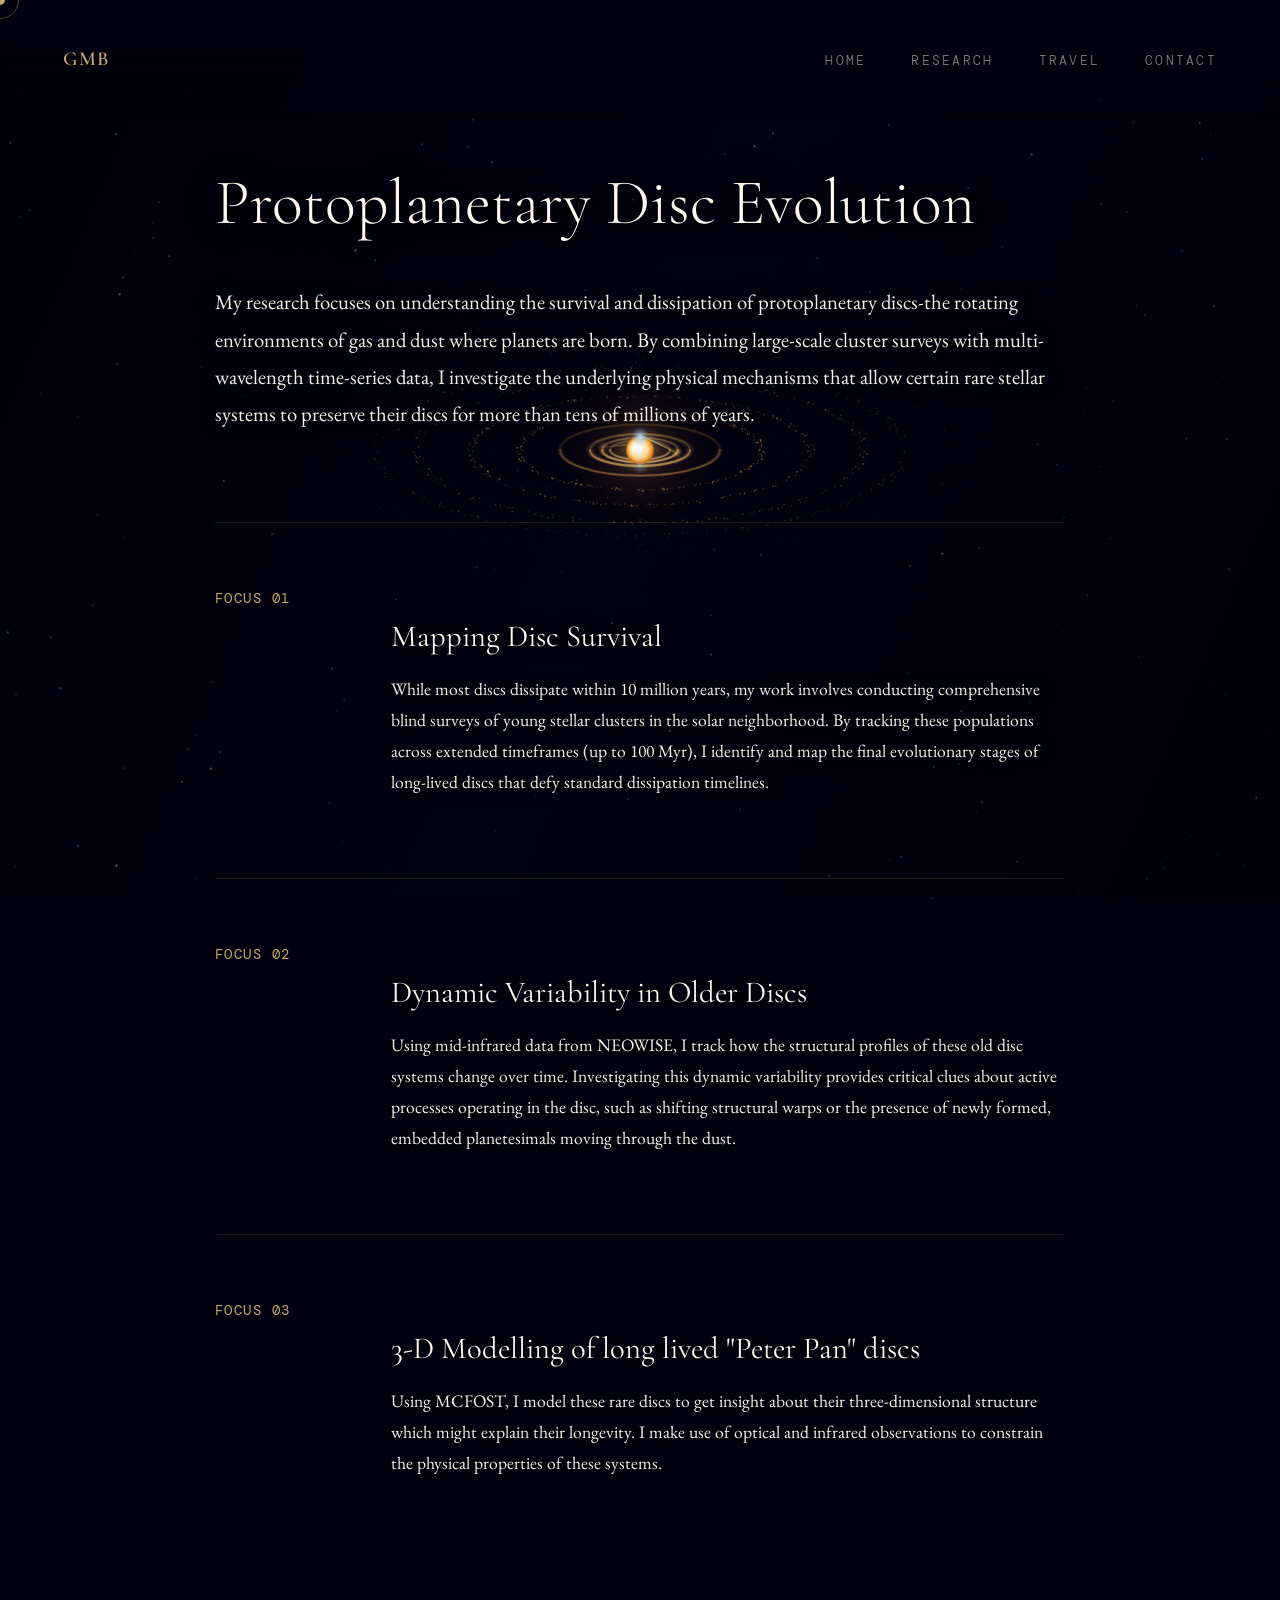
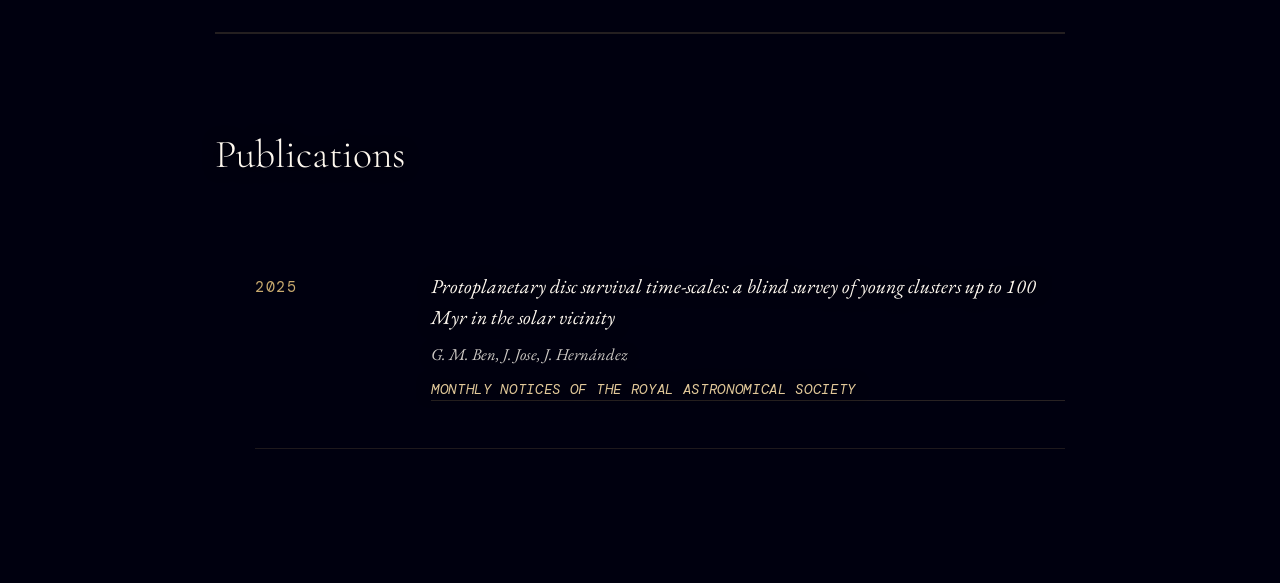
==== research.html @ 80dc7cd7 "organised files; completed home and  research section" ====
<!DOCTYPE html>
<html lang="en">
<head>
<meta charset="UTF-8">
<meta name="viewport" content="width=device-width, initial-scale=1.0">
<title>Research Portfolio · Gregory Mathews Ben</title>
<link rel="preconnect" href="https://fonts.googleapis.com">
<link href="https://fonts.googleapis.com/css2?family=EB+Garamond:ital,wght@0,400;0,500;1,400&family=Cormorant+Garamond:wght@300;400;600&family=DM+Mono:wght@300;400&display=swap" rel="stylesheet">

<link rel="stylesheet" href="css/style.css">

<style>
  /* Base structural reset for full-page simulation */
  body { padding: 0; position: relative; }
  
  /* FIXED: The canvas now covers the entire page background seamlessly */
  #research-background {
    position: fixed;
    top: 0;
    left: 0;
    width: 100%;
    height: 100vh;
    z-index: 1; /* Sits behind everything */
    pointer-events: none;
  }
  #disc-canvas {
    width: 100%;
    height: 100%;
    display: block;
  }
  
  /* Foreground content container pushing text below the nav area */
  .wrapper { 
    max-width: 850px; 
    margin: 0 auto; 
    padding: 6.5rem 2rem 6rem 2rem; /* FIXED: Shifted padding up tightly under the navigation header */
    position: relative; 
    z-index: 2; /* Sits on top of the simulation safely */
  }

  /* Spacious, elegant typography styling */
  h1 {
    font-family: var(--font-display);
    font-weight: 300;
    font-size: clamp(2.5rem, 5vw, 3.8rem);
    margin-bottom: 2.5rem;
    color: #fff9f0; /* Ultra-bright gold-tinted white for perfect readability */
    text-shadow: 0 0 30px rgba(0,0,0,1), 0 4px 12px rgba(0,0,0,1);
    line-height: 1.1;
  }
  
  .sec-intro { 
    color: #f5f0e8; /* Crisp warm white for high contrast */
    font-size: 1.15rem; 
    margin-bottom: 5rem; 
    text-shadow: 0 0 20px rgba(0,0,0,1), 0 2px 8px rgba(0,0,0,1);
    line-height: 1.8;
  }
  
  /* Clean editorial text rows */
  .editorial-list { display: flex; flex-direction: column; }
  .editorial-row { 
    display: grid; 
    grid-template-columns: 140px 1fr; 
    gap: 2rem; 
    padding: 3.5rem 0; 
    border-top: 1px solid var(--border); 
  }
  .row-meta { 
    font-family: var(--font-mono); 
    font-size: 0.8rem; 
    color: var(--gold); 
    letter-spacing: 0.1em; 
  }
  .row-content h3 { 
    font-family: var(--font-display); 
    font-size: 1.7rem; 
    font-weight: 400; 
    margin-bottom: 0.8rem; 
    line-height: 1.3; 
    color: #fff9f0; /* Crisp white titles */
    text-shadow: 0 0 15px rgba(0,0,0,1);
  }
  .row-content p { 
    font-size: 0.98rem; 
    color: var(--white); /* Brighter base text body color */
    text-shadow: 0 0 15px rgba(0,0,0,1), 0 1px 4px rgba(0,0,0,1); 
  }
 /* ── DISTINCT STANDOUT PUBLICATIONS LAYOUT BLOCK ── */
  .publications-section {
    margin-top: 4rem;
    padding-top: 3rem;
    border-top: 2px solid var(--gold-dim); /* Prominent layout break marker */
  }
  .section-subtitle {
    font-family: var(--font-display);
    font-size: 2.2rem;
    font-weight: 300;
    color: #fff9f0;
    margin-bottom: 2rem;
    text-shadow: 0 0 15px rgba(0,0,0,1);
  }
  .pub-list { list-style: none; }
  .pub-item {
    padding: 2.5rem 0;
    border-bottom: 1px solid var(--border);
    display: grid;
    grid-template-columns: 140px 1fr;
    gap: 2rem;
    align-items: start;
  }
  .pub-item:last-child { border-bottom: none; }
  .pub-year {
    font-family: var(--font-mono);
    font-size: 0.85rem;
    font-weight: 400;
    color: var(--gold);
    letter-spacing: 0.1em;
    padding-top: 0.2rem;
  }
  .pub-title {
    font-family: var(--font-body);
    font-size: 1.1rem;
    color: #fff9f0;
    font-style: italic;
    line-height: 1.6;
    text-shadow: 0 0 15px rgba(0,0,0,1);
  }
  .pub-authors {
    font-size: 0.92rem;
    color: var(--white);
    margin-top: 0.4rem;
    opacity: 0.85;
  }
  .pub-journal { 
    font-family: var(--font-mono); 
    font-size: 0.75rem; 
    color: var(--gold-light); 
    text-transform: uppercase; 
    margin-top: 0.6rem; 
    letter-spacing: 0.05em;
  }
  
  @media(max-width:768px) { 
    .wrapper { padding-top: 5.5rem; }
    .editorial-row, .pub-item { grid-template-columns: 1fr; gap: 0.6rem; padding: 2rem 0; } 
    .row-meta, .pub-year { margin-bottom: 0.1rem; }
    .publications-section { margin-top: 2rem; padding-top: 1.5rem; }
  }
</style>
</head>

<body>

<div id="cursor"></div>
<div id="cursor-ring"></div>

<nav>
  <a class="nav-logo" href="index.html">GMB</a>
  <ul class="nav-links">
    <li><a href="index.html">Home</a></li>
    <li><a href="research.html">Research</a></li>
    <li><a href="travel.html">Travel</a></li>
    <li><a href="index.html#contact">Contact</a></li>
  </ul>
</nav>

<div id="research-background">
  <canvas id="disc-canvas"></canvas>
</div>

<div class="wrapper">
  <h1>Protoplanetary Disc Evolution</h1>
  <p class="sec-intro">
    My research focuses on understanding the survival and dissipation of protoplanetary discs-the rotating environments of gas and dust where planets are born. By combining large-scale cluster surveys with multi-wavelength time-series data, I investigate the underlying physical mechanisms that allow certain rare stellar systems to preserve their discs for more than tens of millions of years.
  </p>
  
  <div class="editorial-list">
    <div class="editorial-row">
      <div class="row-meta">FOCUS 01</div>
      <div class="row-content">
        <h3>Mapping Disc Survival</h3>
        <p>While most discs dissipate within 10 million years, my work involves conducting comprehensive blind surveys of young stellar clusters in the solar neighborhood. By tracking these populations across extended timeframes (up to 100 Myr), I identify and map the final evolutionary stages of long-lived discs that defy standard dissipation timelines.</p>
      </div>
    </div>

    <div class="editorial-row">
      <div class="row-meta">FOCUS 02</div>
      <div class="row-content">
        <h3>Dynamic Variability in Older Discs</h3>
        <p>Using mid-infrared data from NEOWISE, I track how the structural profiles of these old disc systems change over time. Investigating this dynamic variability provides critical clues about active processes operating in the disc, such as shifting structural warps or the presence of newly formed, embedded planetesimals moving through the dust.</p>
      </div>
    </div>

    <div class="editorial-row">
      <div class="row-meta">FOCUS 03</div>
      <div class="row-content">
        <h3>3-D Modelling of long lived "Peter Pan" discs</h3>
        <p>Using MCFOST, I model these rare discs to get insight about their three-dimensional structure which might explain their longevity. I make use of optical and infrared observations to constrain the physical properties of these systems.</p>
      </div>
    </div>

 <div class="publications-section">
    <h2 class="section-subtitle">Publications</h2>
    <ul class="pub-list">
      
      <li class="pub-item">
        <div class="pub-year">2025</div>
        <div class="pub-content">
          <div class="pub-title">
             <a href="https://doi.org/10.1093/mnras/staf1089" target="_blank" class="pub-link">
                Protoplanetary disc survival time-scales: a blind survey of young clusters up to 100 Myr in the solar vicinity
          <div class="pub-authors">G. M. Ben, J. Jose, J. Hernández</div>
          <div class="pub-journal">Monthly Notices of the Royal Astronomical Society</div>
        </div>
      </li>

    </ul>
  </div>

</div>
  



<script src="js/disc-simulation.js"></script>
<script src="js/cursor.js"></script>
<script type="module" src="js/publications.js"></script>
</body>
</html>
---- css/style.css ----
/* css/style.css */
:root {
  --gold: #c8a96e;
  --gold-light: #e2c99a;
  --gold-dim: rgba(200,169,110,0.18);
  --white: #f5f0e8;
  --muted: rgba(220,210,195,0.65);
  --bg-space: #00000f;
  --border: rgba(200,169,110,0.15);
  --font-display: 'Cormorant Garamond', Georgia, serif;
  --font-body: 'EB Garamond', Georgia, serif;
  --font-mono: 'DM Mono', monospace;
}

/* Base Body Configuration - Restores Background & Text Globally */
html, body {
  background: var(--bg-space);
  color: var(--white);
  font-family: var(--font-body);
  font-size: 18px;
  line-height: 1.75;
  cursor: none; /* Hides default mouse to utilize custom cursor */
}

/* Custom Interactive Cursor Elements */
#cursor {
  position: fixed; top: 0; left: 0; width: 10px; height: 10px;
  background: var(--gold); border-radius: 50%; pointer-events: none;
  z-index: 9999; transform: translate(-50%,-50%);
  transition: width 0.15s, height 0.15s, background 0.15s;
}
#cursor-ring {
  position: fixed; top: 0; left: 0; width: 36px; height: 36px;
  border: 1px solid rgba(200,169,110,0.4); border-radius: 50%;
  pointer-events: none; z-index: 9998; transform: translate(-50%,-50%);
  transition: transform 0.12s ease, width 0.2s, height 0.2s;
}

/* Header Navigation Layout */
nav {
  position: fixed; top: 0; left: 0; right: 0; z-index: 100;
  display: flex; justify-content: space-between; align-items: center;
  padding: 1.4rem 3.5rem;
  background: linear-gradient(to bottom, rgba(0,0,15,0.85) 0%, transparent 100%);
  backdrop-filter: blur(2px);
}
.nav-logo {
  font-family: var(--font-display); font-size: 1.1rem;
  color: var(--gold); letter-spacing: 0.08em; font-weight: 600; text-decoration: none;
}
.nav-links { display: flex; gap: 2.5rem; list-style: none; }
.nav-links a {
  font-family: var(--font-mono); font-size: 0.7rem; font-weight: 300;
  letter-spacing: 0.18em; text-transform: uppercase;
  color: rgba(220,210,195,0.6); text-decoration: none; transition: color 0.2s;
}
.nav-links a:hover { color: var(--gold); }
.pub-title a.pub-link {
  color: #fff9f0;
  text-decoration: none;
  border-bottom: 1px solid rgba(200, 169, 110, 0.2);
  transition: color 0.2s ease, border-color 0.2s ease;
  display: inline-block;
}

.pub-title a.pub-link:hover {
  color: var(--gold);
  border-color: var(--gold);
}
@media (max-width: 860px) {
  nav { padding: 1rem 1.5rem; }
  .nav-links { gap: 1.2rem; }
  body { cursor: auto; }
  #cursor, #cursor-ring { display: none; }
}
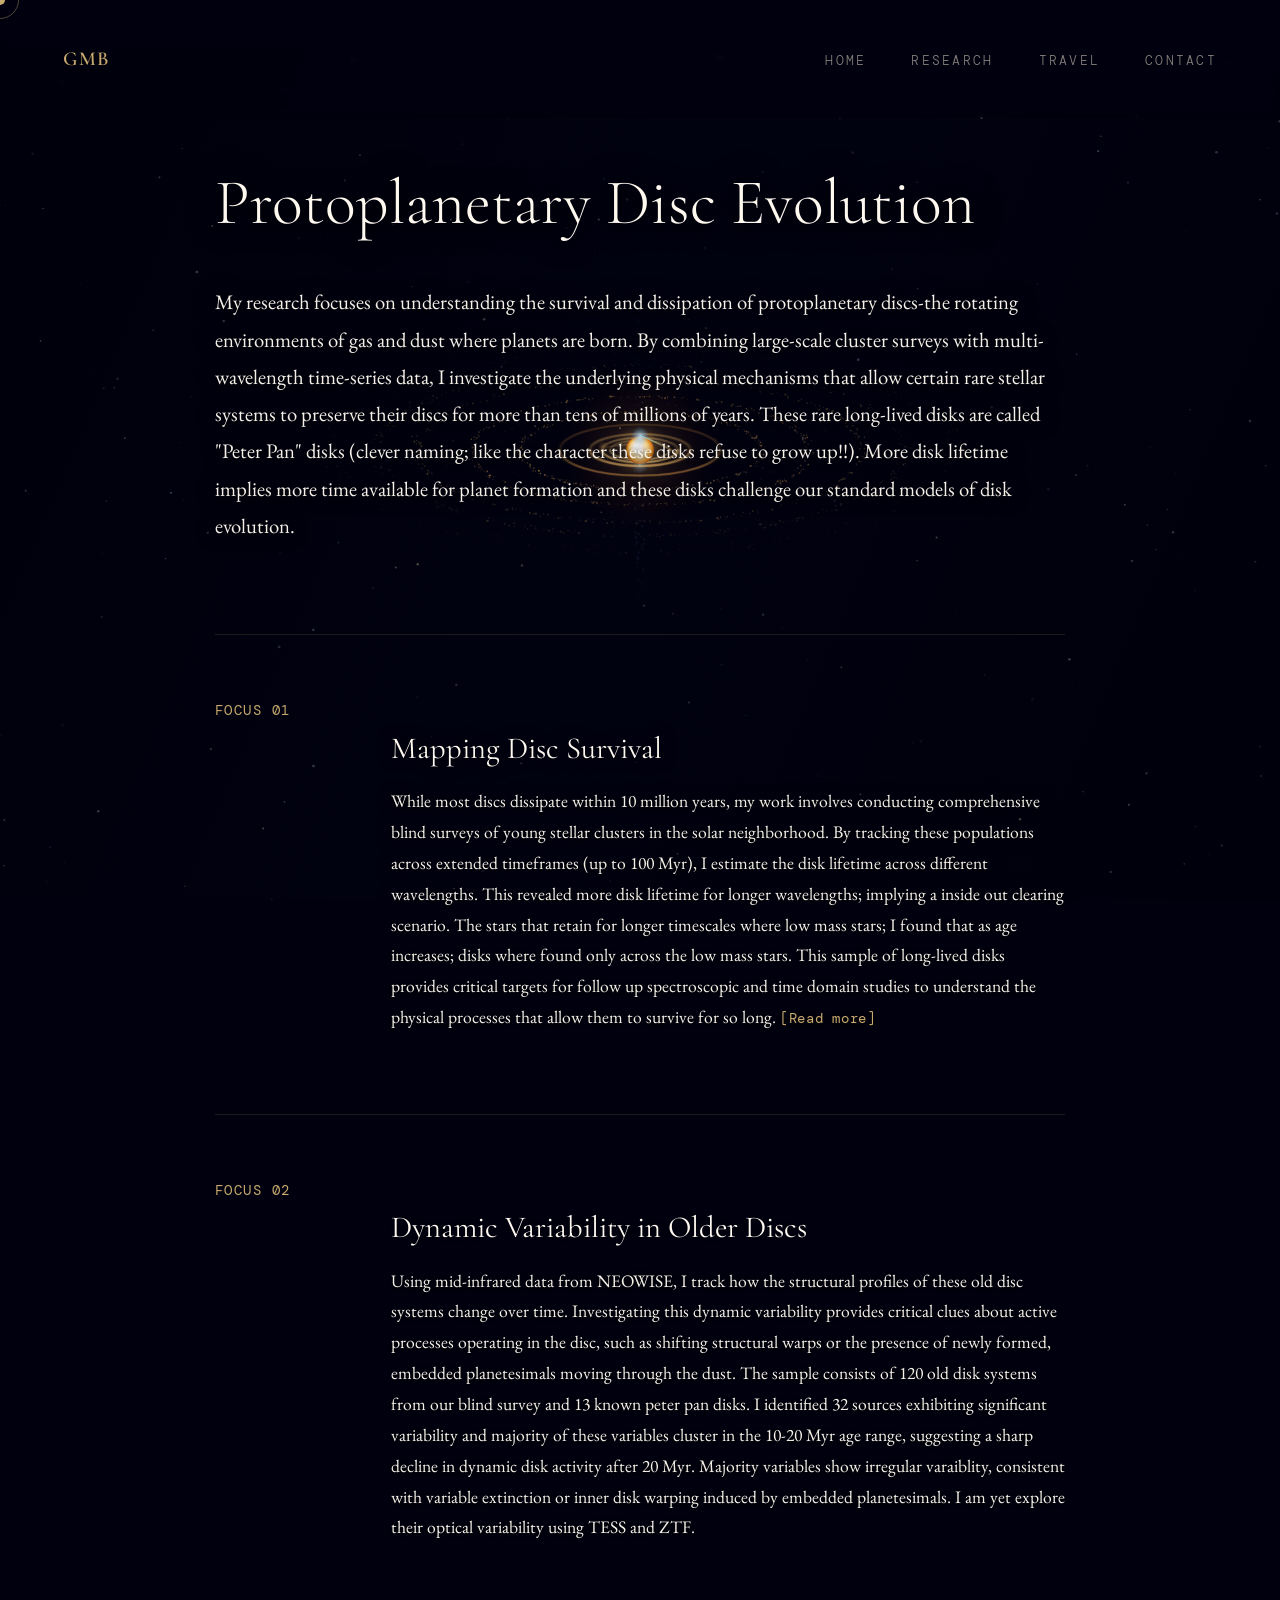
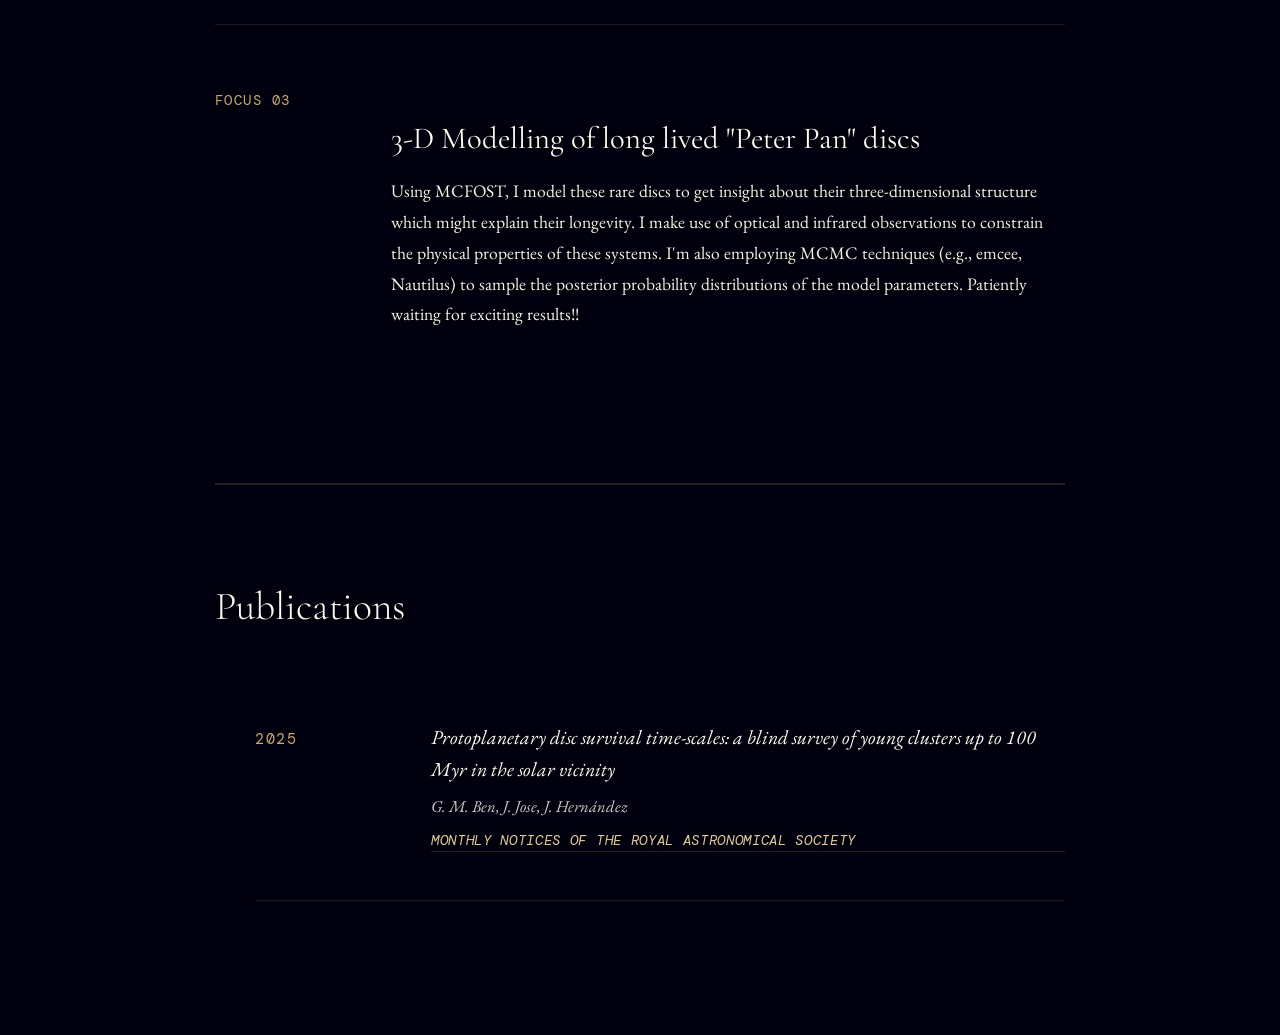
==== commit 211d4862: "updates 01/06" ====
--- a/research.html
+++ b/research.html
@@ -140,7 +140,22 @@
     margin-top: 0.6rem; 
     letter-spacing: 0.05em;
   }
-  
+  /* Style for internal jump link button */
+.row-content p a.read-more-btn {
+  color: var(--gold);
+  font-family: var(--font-mono);
+  font-size: 0.8rem;
+  text-decoration: none;
+  margin-left: 0.5om;
+  letter-spacing: 0.05em;
+  transition: color 0.2s ease;
+  display: inline-block;
+}
+
+/* Elegant shift to light gold on interaction hover */
+.row-content p a.read-more-btn:hover {
+  color: var(--gold-light);
+}
   @media(max-width:768px) { 
     .wrapper { padding-top: 5.5rem; }
     .editorial-row, .pub-item { grid-template-columns: 1fr; gap: 0.6rem; padding: 2rem 0; } 
@@ -172,7 +187,9 @@
 <div class="wrapper">
   <h1>Protoplanetary Disc Evolution</h1>
   <p class="sec-intro">
-    My research focuses on understanding the survival and dissipation of protoplanetary discs-the rotating environments of gas and dust where planets are born. By combining large-scale cluster surveys with multi-wavelength time-series data, I investigate the underlying physical mechanisms that allow certain rare stellar systems to preserve their discs for more than tens of millions of years.
+    My research focuses on understanding the survival and dissipation of protoplanetary discs-the rotating environments of gas and dust where planets are born. 
+    By combining large-scale cluster surveys with multi-wavelength time-series data, I investigate the underlying physical mechanisms that allow certain rare stellar systems to preserve their discs for more than tens of millions of years. 
+    These rare long-lived disks are called "Peter Pan" disks (clever naming; like the character these disks refuse to grow up!!). More disk lifetime implies more time available for planet formation and these disks challenge our standard models of disk evolution.
   </p>
   
   <div class="editorial-list">
@@ -180,7 +197,13 @@
       <div class="row-meta">FOCUS 01</div>
       <div class="row-content">
         <h3>Mapping Disc Survival</h3>
-        <p>While most discs dissipate within 10 million years, my work involves conducting comprehensive blind surveys of young stellar clusters in the solar neighborhood. By tracking these populations across extended timeframes (up to 100 Myr), I identify and map the final evolutionary stages of long-lived discs that defy standard dissipation timelines.</p>
+        <p>While most discs dissipate within 10 million years, my work involves conducting comprehensive blind surveys of young stellar
+           clusters in the solar neighborhood. By tracking these populations across extended timeframes (up to 100 Myr), 
+           I estimate the disk lifetime across different wavelengths. This revealed more disk lifetime for longer wavelengths; implying a inside
+           out clearing scenario. The stars that retain for longer timescales where low mass stars; I found that as age increases; disks where found only across the low mass stars. 
+           This sample of long-lived disks provides critical targets for follow up spectroscopic and time domain studies to understand the physical processes that allow them to survive for so long.
+           <a href="#paper-disc-survival" class="read-more-btn">[Read more]</a>
+          </p>
       </div>
     </div>
 
@@ -188,7 +211,11 @@
       <div class="row-meta">FOCUS 02</div>
       <div class="row-content">
         <h3>Dynamic Variability in Older Discs</h3>
-        <p>Using mid-infrared data from NEOWISE, I track how the structural profiles of these old disc systems change over time. Investigating this dynamic variability provides critical clues about active processes operating in the disc, such as shifting structural warps or the presence of newly formed, embedded planetesimals moving through the dust.</p>
+        <p>Using mid-infrared data from NEOWISE, I track how the structural profiles of these old disc systems change over time. Investigating this dynamic variability provides critical clues about active processes operating in the disc, such as shifting structural warps or the presence of newly formed, embedded planetesimals moving through the dust.
+          The sample consists of 120 old disk systems from our blind survey and 13 known peter pan disks. I identified 32 sources exhibiting significant variability and majority of these variables cluster in the
+          10-20 Myr age range, suggesting a sharp decline in dynamic disk activity after 20 Myr. Majority variables show irregular varaiblity, 
+          consistent with variable extinction or inner disk warping induced by embedded planetesimals. I am yet explore their optical variability using TESS and ZTF.
+        </p>
       </div>
     </div>
 
@@ -196,7 +223,10 @@
       <div class="row-meta">FOCUS 03</div>
       <div class="row-content">
         <h3>3-D Modelling of long lived "Peter Pan" discs</h3>
-        <p>Using MCFOST, I model these rare discs to get insight about their three-dimensional structure which might explain their longevity. I make use of optical and infrared observations to constrain the physical properties of these systems.</p>
+        <p>Using MCFOST, I model these rare discs to get insight about their three-dimensional structure which might explain their 
+          longevity. I make use of optical and infrared observations to constrain the physical properties of these systems.
+          I'm also employing MCMC techniques (e.g., emcee, Nautilus) to sample the posterior probability distributions of the model parameters. Patiently waiting for exciting results!! 
+        </p>
       </div>
     </div>
 
@@ -204,7 +234,7 @@
     <h2 class="section-subtitle">Publications</h2>
     <ul class="pub-list">
       
-      <li class="pub-item">
+      <li class="pub-item" id="paper-disc-survival">
         <div class="pub-year">2025</div>
         <div class="pub-content">
           <div class="pub-title">
--- a/css/style.css
+++ b/css/style.css
@@ -67,9 +67,46 @@
   color: var(--gold);
   border-color: var(--gold);
 }
-@media (max-width: 860px) {
-  nav { padding: 1rem 1.5rem; }
-  .nav-links { gap: 1.2rem; }
-  body { cursor: auto; }
-  #cursor, #cursor-ring { display: none; }
-}
+@media (max-width: 768px) {
+  .wrapper {
+    padding: 7.5rem 1.2rem 3rem 1.2rem; /* Tighter padding margins on screen borders */
+  }
+
+  h1 {
+    font-size: 2rem;
+    margin-bottom: 1.5rem;
+  }
+
+  .sec-intro {
+    font-size: 1.05rem;
+    margin-bottom: 3rem;
+    line-height: 1.7;
+  }
+
+  /* Collapses horizontal splits into flowing vertical reading blocks */
+  .editorial-row, 
+  .publication-item {
+    grid-template-columns: 1fr !important; 
+    gap: 0.5rem !important;
+    padding: 1.8rem 0;
+  }
+
+  .row-meta, 
+  .pub-year {
+    font-size: 0.75rem;
+    letter-spacing: 0.08em;
+    color: var(--gold);
+    border-bottom: 1px solid rgba(200, 169, 110, 0.1); /* Minimal layout border line */
+    padding-bottom: 0.3rem;
+    margin-bottom: 0.3rem;
+  }
+
+  .row-content h3 {
+    font-size: 1.4rem;
+  }
+  
+  .pub-content h4 {
+    font-size: 1.05rem;
+    line-height: 1.4;
+  }
+}
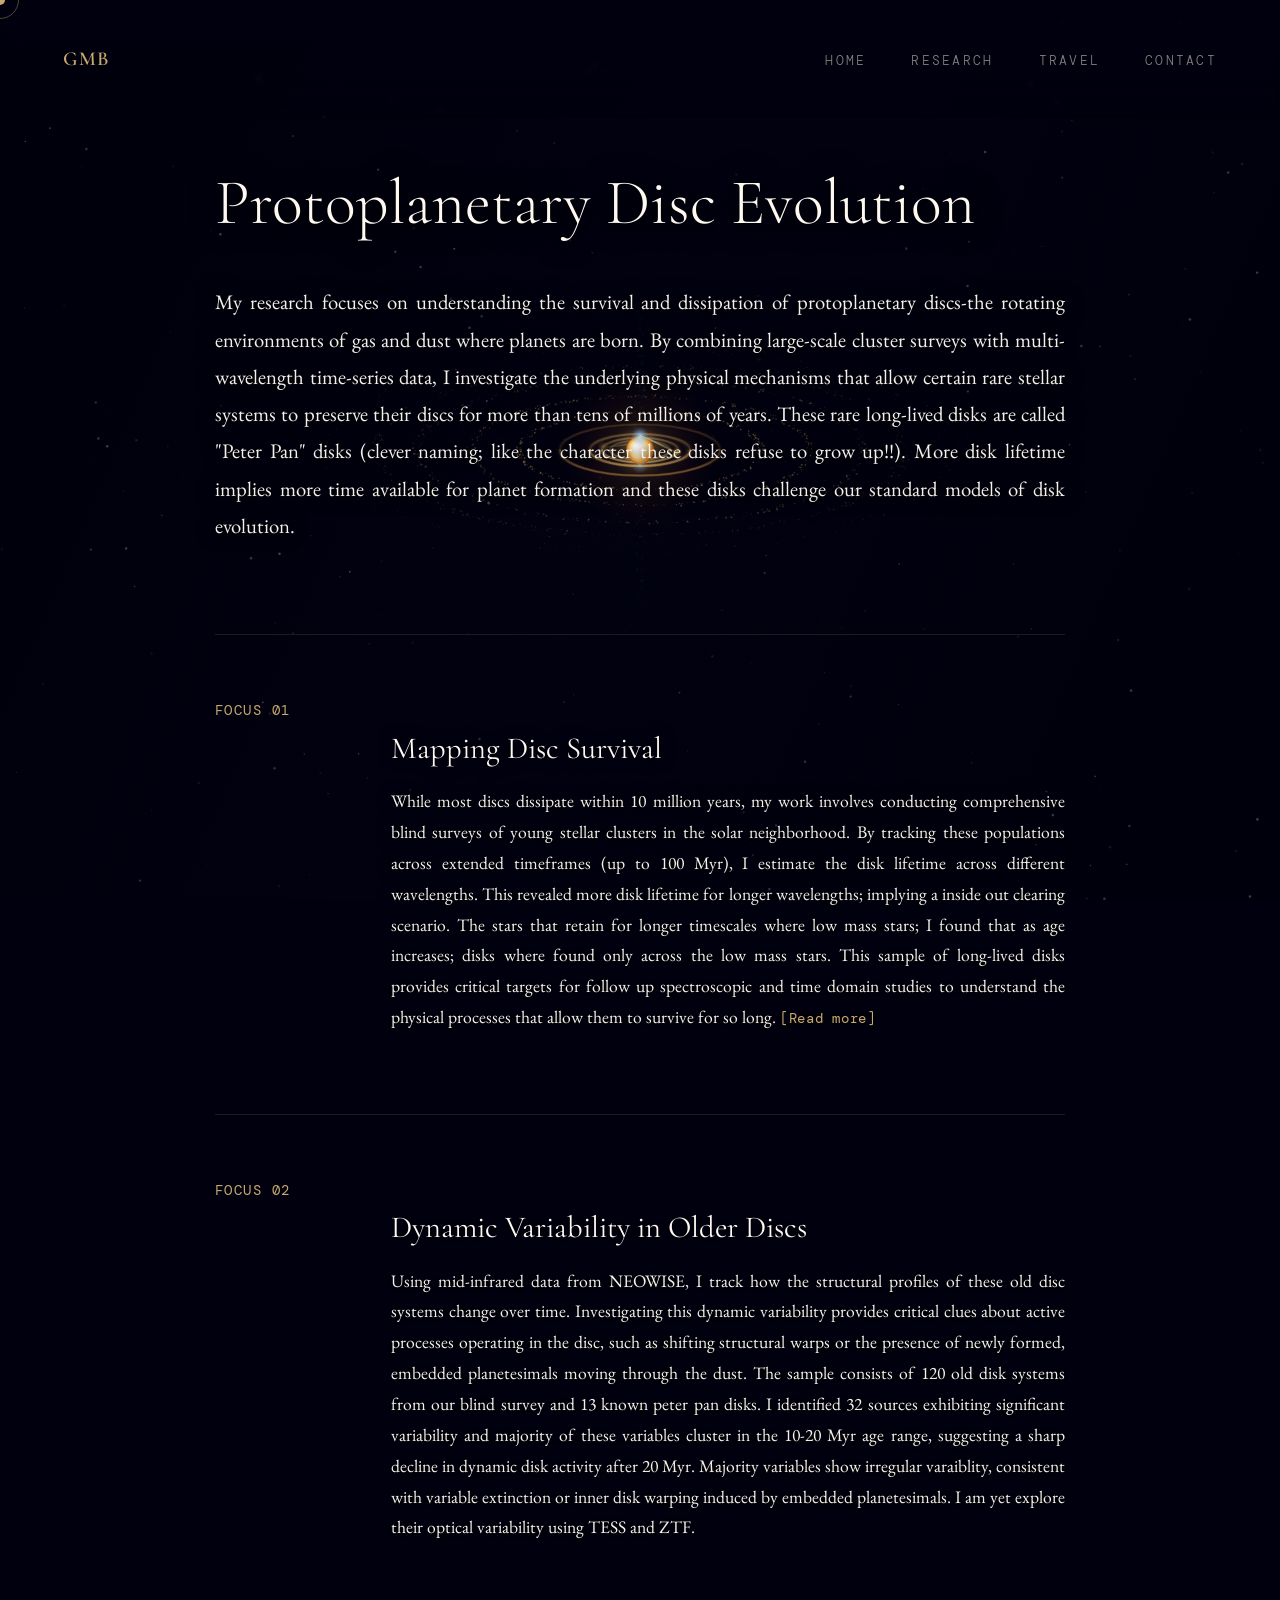
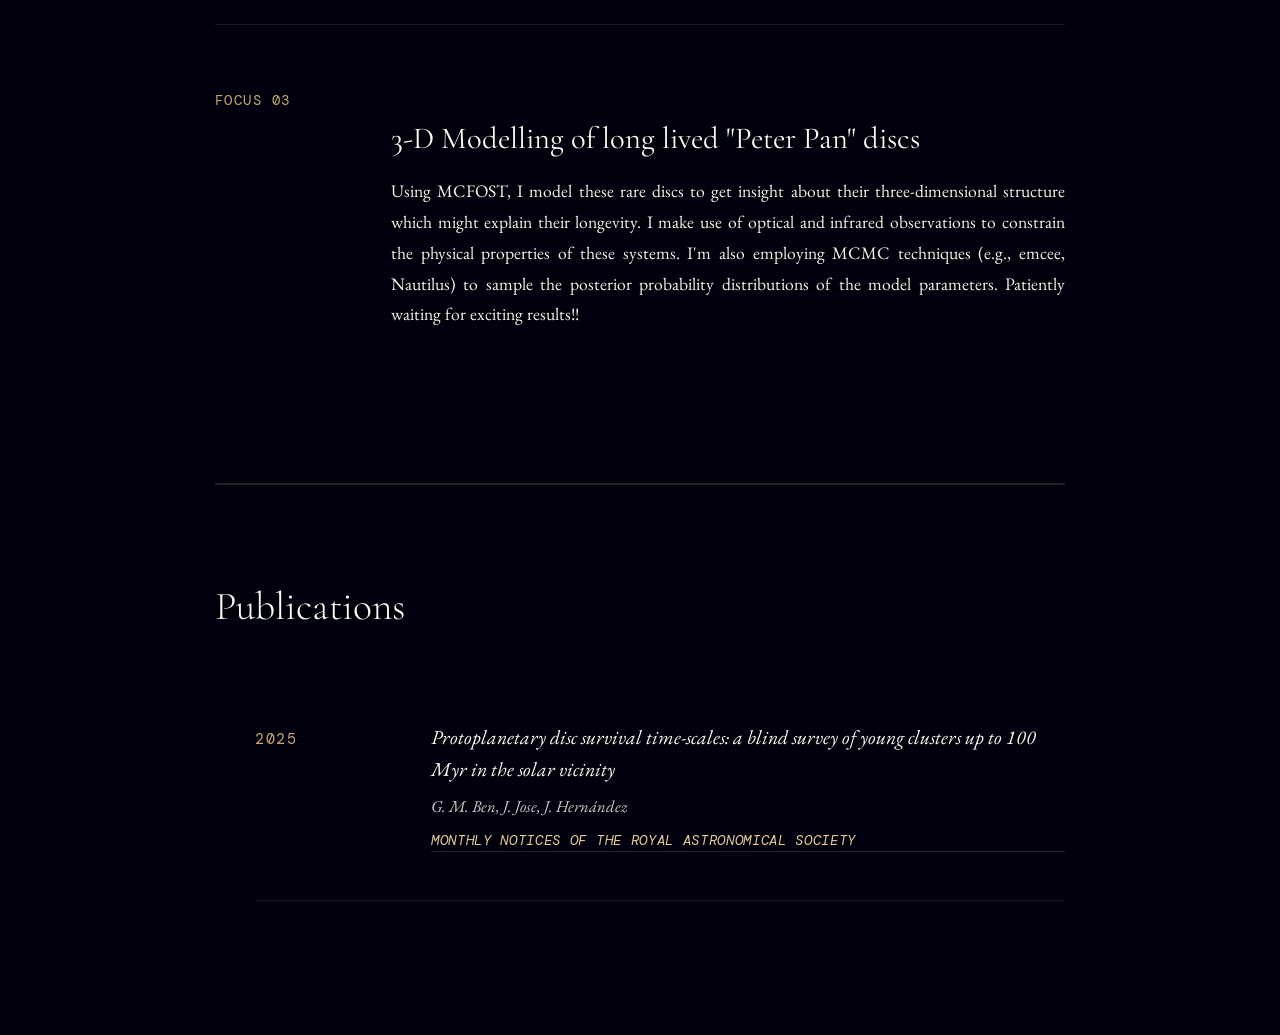
==== commit af1abe92: "updates 01/06" ====
--- a/research.html
+++ b/research.html
@@ -55,6 +55,7 @@
     margin-bottom: 5rem; 
     text-shadow: 0 0 20px rgba(0,0,0,1), 0 2px 8px rgba(0,0,0,1);
     line-height: 1.8;
+    text-align: justify; 
   }
   
   /* Clean editorial text rows */
@@ -84,7 +85,8 @@
   .row-content p { 
     font-size: 0.98rem; 
     color: var(--white); /* Brighter base text body color */
-    text-shadow: 0 0 15px rgba(0,0,0,1), 0 1px 4px rgba(0,0,0,1); 
+    text-shadow: 0 0 15px rgba(0,0,0,1), 0 1px 4px rgba(0,0,0,1);
+    text-align: justify; 
   }
  /* ── DISTINCT STANDOUT PUBLICATIONS LAYOUT BLOCK ── */
   .publications-section {
